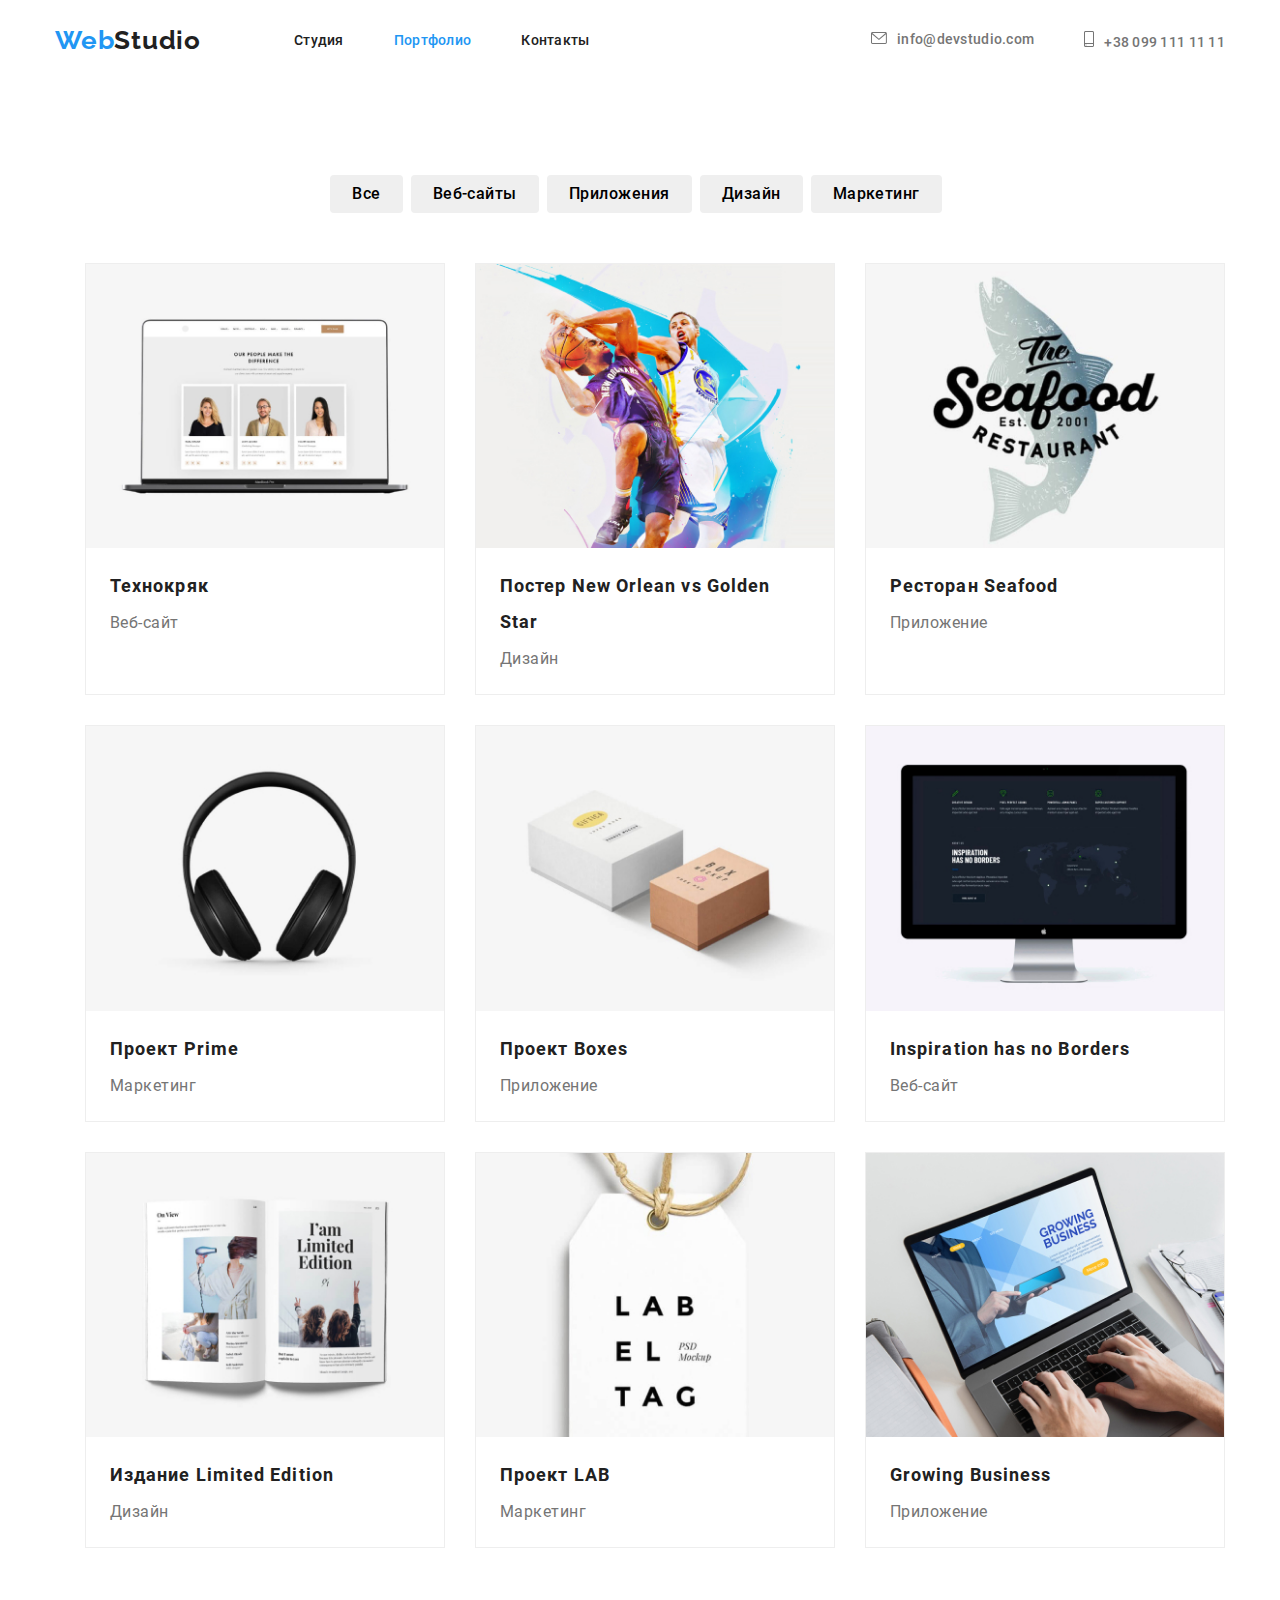
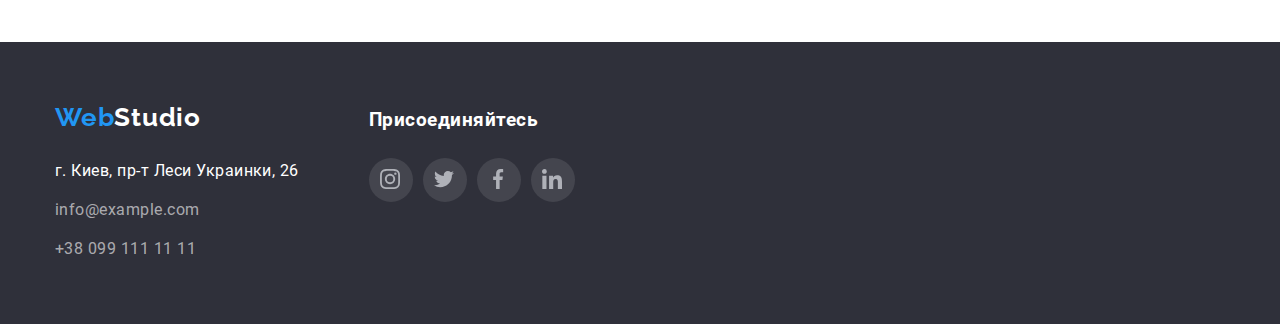
==== portfolio.html @ 05d816a6 "first attempt" ====
<!DOCTYPE html>
<html lang="ru">

<head>
    <meta charset="UTF-8">
    <meta name="viewport" content="width=device-width, initial-scale=1.0">
    <meta http-equiv="X-UA-Compatible" content="ie=edge" />
    <title>Portfolio</title>
    <link href="https://fonts.googleapis.com/css2?family=Raleway:wght@700&display=swap" rel="stylesheet">
    <link rel="stylesheet"
        href="https://cdnjs.cloudflare.com/ajax/libs/modern-normalize/1.0.0/modern-normalize.min.css">
    <link rel="stylesheet" href="./css/styles-2.css" />
</head>

<body>
    <header>
        <div class="container header">
            <nav>
                <a href="./index.html" class="logo">Web<span class="logo-1">Studio</span></a>
                <ul class="list-nav">
                    <li class="link"><a href="./index.html">Студия</a></li>
                    <li class="link-active"><a href="./portfolio.html">Портфолио</a></li>
                    <li class="link"><a href="link">Контакты</a></li>
                </ul>
            </nav>
            <ul class="contacts-1">
                <li class="contact-link link"><a href="mailto:info@devstudio.com">
                        <svg class="svg-contact" width="16px" height="12px">
                            <use href="./images/icons/symbol-defs.svg#envelope">
                            </use>
                        </svg>info@devstudio.com</a></li>
                <li class="link contact-link"><a href="tel.:+380991111111">
                        <svg class="svg-contact" width="10px" height="16px">
                            <use href="./images/icons/symbol-defs.svg#smartphone">
                            </use>
                        </svg>+38 099 111 11 11</a></li>
            </ul>
        </div>
    </header>
    <main>
        <section class="grand-section">
            <div class="container">
                <h1 class="visually-hidden">Наши проекты</h1>
                <div class="buttons">
                    <ul class="list-btn">
                        <li><button class="button">Все</button></li>
                        <li><button class="button">Веб-сайты</button></li>
                        <li><button class="button">Приложения</button></li>
                        <li><button class="button">Дизайн</button></li>
                        <li><button class="button">Маркетинг</button></li>
                    </ul>
                </div>
                <div class="our-works">
                    <ul class="list">
                        <li class="card">
                            <a href="link"><img src="./images/project-1.jpg" alt="Технокряк" width="370">
                                <div class="legend">
                                    <h2 class="title">Технокряк</h2>
                                    <p>Веб-сайт</p>
                                </div>
                            </a>
                        </li>
                        <li class="card">
                            <a href="link"><img src="./images/project-2.jpg" alt="Спорт" width="370">
                                <div class="legend">
                                    <h2 class="title">Постер New Orlean vs Golden Star</h2>
                                    <p>Дизайн</p>
                                </div>
                            </a>
                        </li>
                        <li class="card">
                            <a href="link">
                                <img src="./images/project-3.jpg" alt="Вывеска" width="370">
                                <div class="legend">
                                    <h2 class="title">Ресторан Seafood</h2>
                                    <p>Приложение</p>
                                </div>
                            </a>
                        </li>
                        <li class="card">
                            <a href="link">
                                <img src="./images/project-4.jpg" alt="Наушники" width="370">
                                <div class="legend">
                                    <h2 class="title">Проект Prime</h2>
                                    <p>Маркетинг</p>
                                </div>
                            </a>
                        </li>
                        <li class="card">
                            <a href="link">
                                <img src="./images/project-5.jpg" alt="Коробки" width="370">
                                <div class="legend">
                                    <h2 class="title">Проект Boxes</h2>
                                    <p>Приложение</p>
                                </div>
                            </a>
                        </li>
                        <li class="card">
                            <a href="link">
                                <img src="./images/project-6.jpg" alt="Монитор" width="370">
                                <div class="legend">
                                    <h2 class="title">Inspiration has no Borders</h2>
                                    <p>Веб-сайт</p>
                                </div>
                            </a>
                        </li>
                        <li class="card">
                            <a href="link">
                                <img src="./images/project-7.jpg" alt="Журнал" width="370">
                                <div class="legend">
                                    <h2 class="title">Издание Limited Edition</h2>
                                    <p>Дизайн</p>
                                </div>
                            </a>
                        </li>
                        <li class="card">
                            <a href="link">
                                <img src="./images/project-8.jpg" alt="Бирка" width="370">
                                <div class="legend">
                                    <h2 class="title">Проект LAB</h2>
                                    <p>Маркетинг</p>
                                </div>
                            </a>
                        </li>
                        <li class="card">
                            <a href="link">
                                <img src="./images/project-9.jpg" alt="Ноутбук" width="370">
                                <div class="legend">
                                    <h2 class="title">Growing Business</h2>
                                    <p>Приложение</p>
                                </div>
                            </a>
                        </li>
                    </ul>
                </div>
            </div>
        </section>
    </main>

    <footer class="bg-footer">
        <div class="container">
            <ul class="footer-halfs">
                <li class="half">
                    <a href="./index.html" class="logo">Web<span class="logo-1">Studio</span></a>
                    <address class="adress">
                        <p>г. Киев, пр-т Леси Украинки, 26</p>
                        <ul class="contacts">
                            <li class="contact-footer"><a href="mailto:info@example.com">info@example.com</a></li>
                            <li class="contact-footer"><a href="tel.:+380991111111">+38 099 111 11 11</a></li>
                        </ul>
                    </address>
                </li>
                <li class="half small">
                    <h3 class="title-3">Присоединяйтесь</h3>
                    <ul class="social">
                        <li class="social-link">
                            <svg width="44" height="44">
                                <circle class="social-bg" cx="22" cy="22" r="22">
                                </circle>
                                <use class="social-item" height="20px" width="20px" x="25%" y="25%"
                                    href="./images/icons/symbol-defs.svg#instagram"></use>
                            </svg></li>
                        <li class="social-link">
                            <svg width="44" height="44">
                                <circle class="social-bg" cx="22" cy="22" r="22">
                                </circle>
                                <use class="social-item" height="20px" width="20px" x="25%" y="25%"
                                    href="./images/icons/symbol-defs.svg#twitter"></use>
                            </svg></li>
                        <li class="social-link">
                            <svg width="44" height="44">
                                <circle class="social-bg" cx="22" cy="22" r="22">
                                </circle>
                                <use class="social-item" height="20px" width="20px" x="25%" y="25%"
                                    href="./images/icons/symbol-defs.svg#facebook"></use>
                            </svg></li>
                        <li class="social-link">
                            <svg width="44" height="44">
                                <circle class="social-bg" cx="22" cy="22" r="22">
                                </circle>
                                <use class="social-item" height="20px" width="20px" x="25%" y="25%"
                                    href="./images/icons/symbol-defs.svg#linkedin"></use>
                            </svg></li>
                    </ul>
                </li>
            </ul>
        </div>
    </footer>

</body>

</html>
---- css/styles-2.css ----
/*fonts*/
/* roboto-regular - latin_cyrillic */
@font-face {
  font-family: 'Roboto';
  font-style: normal;
  font-weight: 400;
  src: url('../fonts/roboto-v20-latin_cyrillic-regular.eot'); /* IE9 Compat Modes */
  src: local('Roboto'), local('Roboto-Regular'),
    url('../fonts/roboto-v20-latin_cyrillic-regular.eot?#iefix')
      format('embedded-opentype'),
    /* IE6-IE8 */ url('../fonts/roboto-v20-latin_cyrillic-regular.woff2')
      format('woff2'),
    /* Super Modern Browsers */
      url('../fonts/roboto-v20-latin_cyrillic-regular.woff') format('woff'),
    /* Modern Browsers */ url('../fonts/roboto-v20-latin_cyrillic-regular.ttf')
      format('truetype'),
    /* Safari, Android, iOS */
      url('../fonts/roboto-v20-latin_cyrillic-regular.svg#Roboto') format('svg'); /* Legacy iOS */
}
/* roboto-500 - latin_cyrillic */
@font-face {
  font-family: 'Roboto';
  font-style: normal;
  font-weight: 500;
  src: url('../fonts/roboto-v20-latin_cyrillic-500.eot'); /* IE9 Compat Modes */
  src: local('Roboto Medium'), local('Roboto-Medium'),
    url('../fonts/roboto-v20-latin_cyrillic-500.eot?#iefix')
      format('embedded-opentype'),
    /* IE6-IE8 */ url('../fonts/roboto-v20-latin_cyrillic-500.woff2')
      format('woff2'),
    /* Super Modern Browsers */
      url('../fonts/roboto-v20-latin_cyrillic-500.woff') format('woff'),
    /* Modern Browsers */ url('../fonts/roboto-v20-latin_cyrillic-500.ttf')
      format('truetype'),
    /* Safari, Android, iOS */
      url('../fonts/roboto-v20-latin_cyrillic-500.svg#Roboto') format('svg'); /* Legacy iOS */
}
/* roboto-700 - latin_cyrillic */
@font-face {
  font-family: 'Roboto';
  font-style: normal;
  font-weight: 700;
  src: url('../fonts/roboto-v20-latin_cyrillic-700.eot'); /* IE9 Compat Modes */
  src: local('Roboto Bold'), local('Roboto-Bold'),
    url('../fonts/roboto-v20-latin_cyrillic-700.eot?#iefix')
      format('embedded-opentype'),
    /* IE6-IE8 */ url('../fonts/roboto-v20-latin_cyrillic-700.woff2')
      format('woff2'),
    /* Super Modern Browsers */
      url('../fonts/roboto-v20-latin_cyrillic-700.woff') format('woff'),
    /* Modern Browsers */ url('../fonts/roboto-v20-latin_cyrillic-700.ttf')
      format('truetype'),
    /* Safari, Android, iOS */
      url('../fonts/roboto-v20-latin_cyrillic-700.svg#Roboto') format('svg'); /* Legacy iOS */
}
/* roboto-900 - latin_cyrillic */
@font-face {
  font-family: 'Roboto';
  font-style: normal;
  font-weight: 900;
  src: url('../fonts/roboto-v20-latin_cyrillic-900.eot'); /* IE9 Compat Modes */
  src: local('Roboto Black'), local('Roboto-Black'),
    url('../fonts/roboto-v20-latin_cyrillic-900.eot?#iefix')
      format('embedded-opentype'),
    /* IE6-IE8 */ url('../fonts/roboto-v20-latin_cyrillic-900.woff2')
      format('woff2'),
    /* Super Modern Browsers */
      url('../fonts/roboto-v20-latin_cyrillic-900.woff') format('woff'),
    /* Modern Browsers */ url('../fonts/roboto-v20-latin_cyrillic-900.ttf')
      format('truetype'),
    /* Safari, Android, iOS */
      url('../fonts/roboto-v20-latin_cyrillic-900.svg#Roboto') format('svg'); /* Legacy iOS */
}
:root {
  --main-text: #757575;
  --accent-color: #2196f3;
  --title-color: #212121;
  --white: #ffffff;
  --hero-bg: #2f303a;
  --adress-color: rgba(255, 255, 255, 0.6);
  --social-item: #afb1b8;
}
html {
  box-sizing: border-box;
}
*,
*::before,
*::after {
  box-sizing: inherit;
}
body {
  font-family: Roboto, sans-serif;
  font-weight: 400;
  font-size: 16px;
  line-height: 1.87;
  letter-spacing: 0.03em;
  color: var(--main-text);
  width: auto;
}
img {
  display: block;
  max-width: 100%;
  height: auto;
}
h1,
h2,
h3,
p {
  margin: 0;
}
address {
  font-style: normal;
}
a {
  color: inherit;
  text-decoration: none;
}
ul {
  padding: 0;
  margin: 0;
  list-style: none;
}

.bg-footer {
  background-color: var(--hero-bg);
  margin: 0;
  padding-top: 60px;
  padding-bottom: 60px;
}

.button {
  font-family: Roboto, sans-serif;
  font-weight: 500;
  font-size: 16px;
  line-height: 1.62;
  text-align: center;
  letter-spacing: 0.03em;
  cursor: pointer;
  padding: 6px 22px;
  border: 0;
  border-radius: 4px;
  margin-right: 8px;
}

.logo,
.logo-1 {
  font-family: 'Raleway', sans-serif;
  font-weight: 700;
  font-size: 26px;
  line-height: 1.192;
  letter-spacing: 0.03em;
}
.logo {
  color: var(--accent-color);
  margin-right: 93px;
}
.logo-1 {
  color: var(--title-color);
}
.link-active,
.link {
  font-weight: 500;
  font-size: 14px;
  line-height: 1.143;
  letter-spacing: 0.02em;
}

.link-active {
  margin-right: 50px;
  color: var(--accent-color);
}
.link:not(:last-child) {
  margin-right: 50px;
}

.link {
  color: var(--main-text);
}
nav .link {
  color: var(--title-color);
}
.link:hover,
.link:focus,
.contact-link:hover .svg-contact {
  color: var(--accent-color);
  fill: var(--accent-color);
}
.svg-contact {
  margin-right: 10px;
  fill: var(--main-text);
}
.bg-footer .logo-1,
.bg-footer .adress {
  color: var(--white);
}
.bg-footer .contacts {
  color: var(--adress-color);
}
.button:hover,
button:active {
  background-color: var(--accent-color);
  color: var(--white);
}
.header {
  padding-top: 25px;
  padding-bottom: 25px;
  display: flex;
  align-items: center;
}
nav {
  display: flex;
  align-items: center;
}
.list-nav {
  display: flex;
}
.contacts-1 {
  display: flex;
  margin-left: auto;
  /* justify-content: flex-end; */
  margin-top: 0;
}
.visually-hidden {
  position: absolute !important;
  clip: rect(1px 1px 1px 1px);
  clip: rect(1px, 1px, 1px, 1px);
  padding: 0 !important;
  border: 0 !important;
  height: 1px !important;
  width: 1px !important;
  overflow: hidden;
}
.adress {
  margin-top: 20px;
}
.contact-footer {
  margin-top: 9px;
}
.container {
  padding-left: 15px;
  padding-right: 15px;
  width: 1200px;
  margin-left: auto;
  margin-right: auto;
  align-items: center;
}
.grand-section {
  padding-top: 94px;
  padding-bottom: 94px;
}
.list-btn {
  display: flex;
  justify-content: center;
}
.buttons {
  margin-bottom: 20px;
}
.title {
  font-weight: 700;
  font-size: 18px;
  line-height: 2;
  letter-spacing: 0.06em;
  color: var(--title-color);
  margin-bottom: 4px;
}
.card {
  border: 1px solid #eeeeee;
  width: 370px;
  margin-top: 30px;
  margin-left: 30px;
  flex-basis: calc(100% / 3 - 30px);
}
.list {
  display: flex;
  flex-wrap: wrap;
  /* margin-top: -30px;
  margin-left: -30px; */
}

.our.works {
  padding-top: 50px;
  padding-bottom: 94px;
}
.legend {
  padding: 20px 24px;
}
.contact-footer:not(:first-child) {
  margin-top: 9px;
}
.bg-footer .title-3 {
  color: var(--white);
  margin-bottom: 20px;
}
.bg-footer .social-bg {
  fill: rgba(255, 255, 255, 0.1);
}
.footer-halfs {
  display: flex;
  align-items: baseline;
}
.half + .half {
  margin-left: 70px;
}
.social-link:not(:last-child) {
  margin-right: 10px;
}
.social {
  display: flex;
}
.social-item {
  fill: var(--social-item);
}
.social-link:hover .social-item {
  fill: var(--white);
}
.social-link:focus .social-item {
  fill: var(--white);
}

.social-bg {
  fill: var(--white);
}

.social-link:hover .social-bg {
  fill: var(--accent-color);
}
.social-link:focus .social-bg {
  fill: var(--accent-color);
}
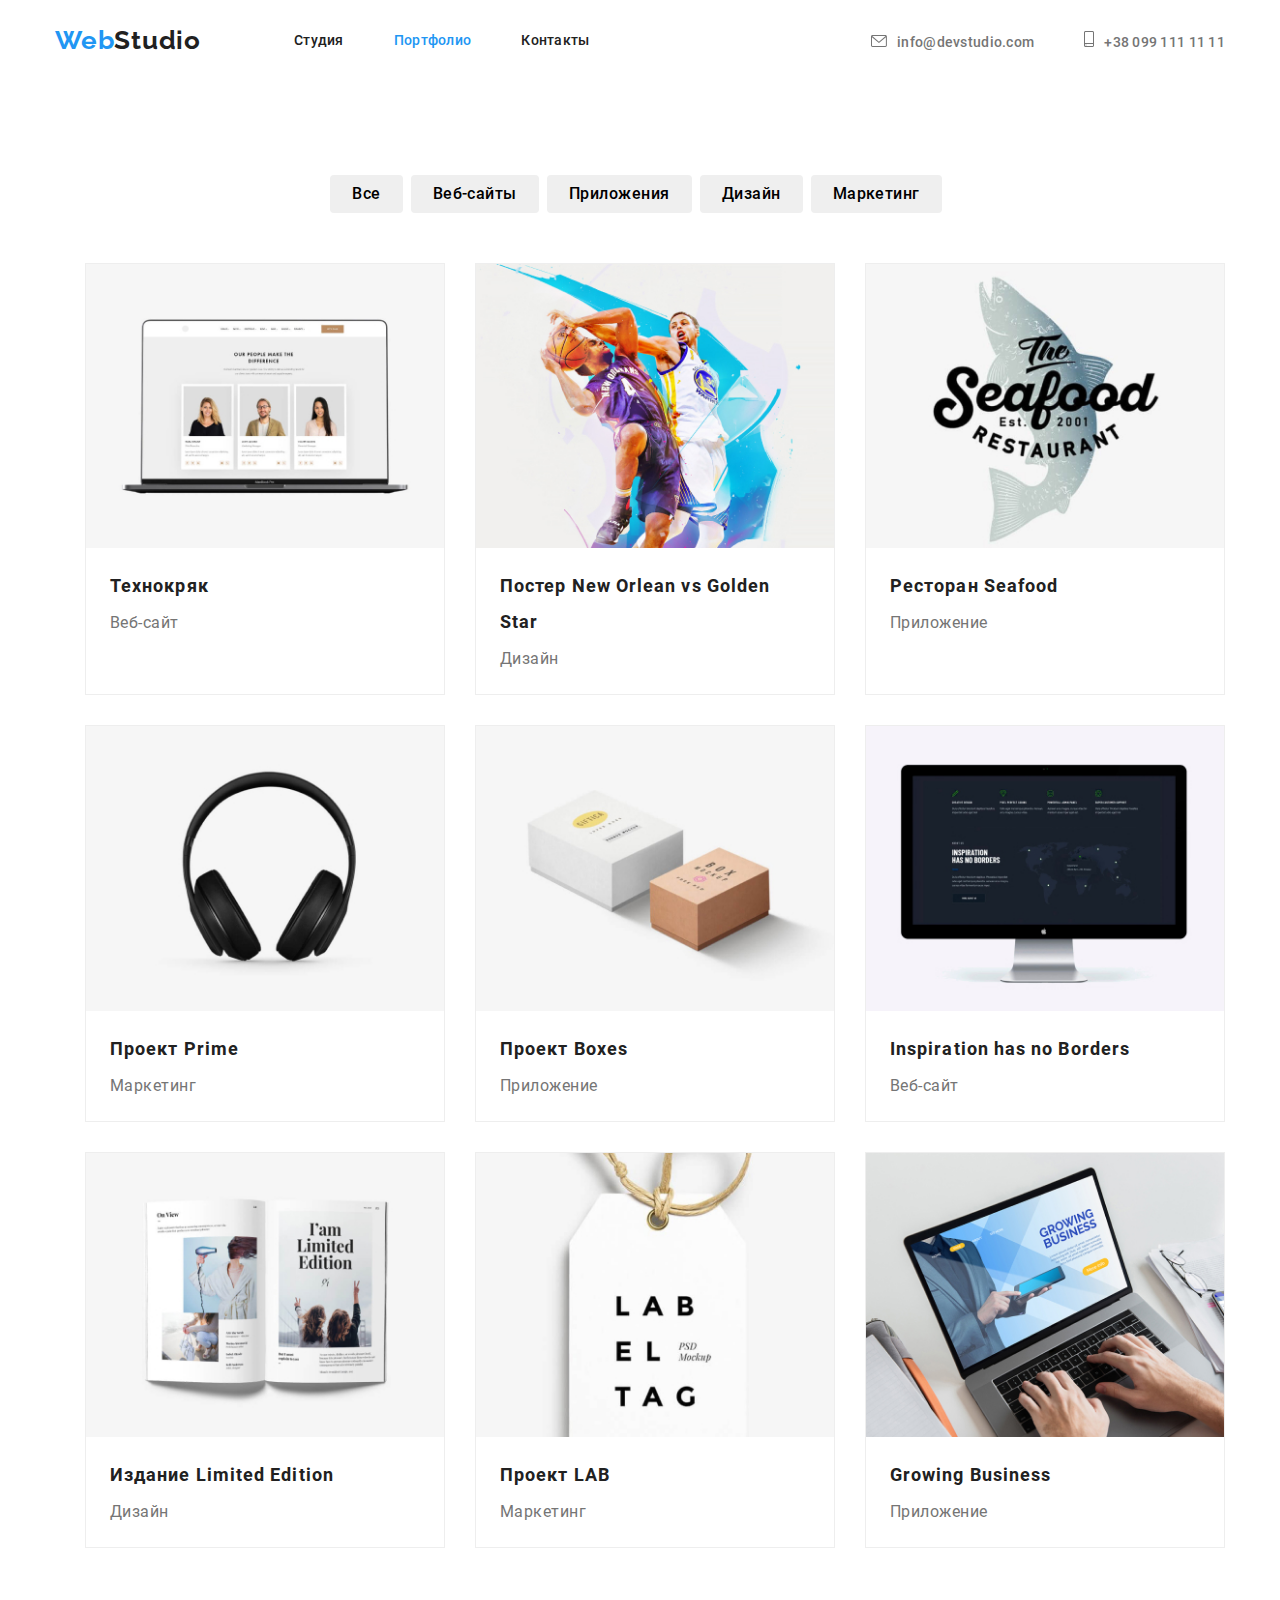
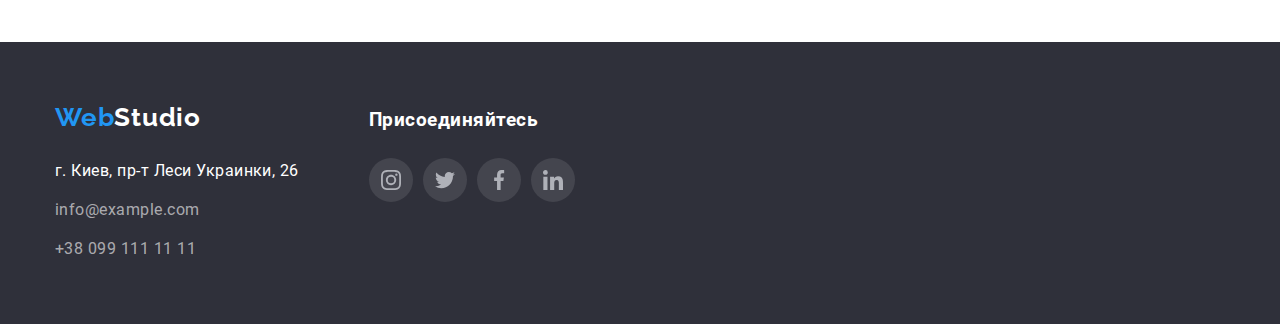
==== commit cdae9883: "fixed focus at links" ====
--- a/portfolio.html
+++ b/portfolio.html
@@ -18,18 +18,18 @@
             <nav>
                 <a href="./index.html" class="logo">Web<span class="logo-1">Studio</span></a>
                 <ul class="list-nav">
-                    <li class="link"><a href="./index.html">Студия</a></li>
-                    <li class="link-active"><a href="./portfolio.html">Портфолио</a></li>
-                    <li class="link"><a href="link">Контакты</a></li>
+                    <li class="link"><a href="./index.html" class="nav-link">Студия</a></li>
+                    <li class="link-active"><a href="./portfolio.html" class="nav-link">Портфолио</a></li>
+                    <li class="link"><a href="link" class="nav-link">Контакты</a></li>
                 </ul>
             </nav>
             <ul class="contacts-1">
-                <li class="contact-link link"><a href="mailto:info@devstudio.com">
+                <li class="contact-link link"><a href="mailto:info@devstudio.com" class="nav-link">
                         <svg class="svg-contact" width="16px" height="12px">
                             <use href="./images/icons/symbol-defs.svg#envelope">
                             </use>
                         </svg>info@devstudio.com</a></li>
-                <li class="link contact-link"><a href="tel.:+380991111111">
+                <li class="link contact-link"><a href="tel.:+380991111111" class="nav-link">
                         <svg class="svg-contact" width="10px" height="16px">
                             <use href="./images/icons/symbol-defs.svg#smartphone">
                             </use>
@@ -53,7 +53,8 @@
                 <div class="our-works">
                     <ul class="list">
                         <li class="card">
-                            <a href="link"><img src="./images/project-1.jpg" alt="Технокряк" width="370">
+                            <a href="link"><img src="./images/project-1.jpg" alt="Технокряк"
+                                    width="370">
                                 <div class="legend">
                                     <h2 class="title">Технокряк</h2>
                                     <p>Веб-сайт</p>
@@ -136,7 +137,6 @@
             </div>
         </section>
     </main>
-
     <footer class="bg-footer">
         <div class="container">
             <ul class="footer-halfs">
@@ -145,48 +145,44 @@
                     <address class="adress">
                         <p>г. Киев, пр-т Леси Украинки, 26</p>
                         <ul class="contacts">
-                            <li class="contact-footer"><a href="mailto:info@example.com">info@example.com</a></li>
-                            <li class="contact-footer"><a href="tel.:+380991111111">+38 099 111 11 11</a></li>
+                            <li class="contact-footer"><a href="mailto:info@example.com"
+                                    class="nav-link">info@example.com</a>
+                            </li>
+                            <li class="contact-footer"><a href="tel.:+380991111111" class="nav-link">+38 099 111 11
+                                    11</a></li>
                         </ul>
                     </address>
                 </li>
                 <li class="half small">
                     <h3 class="title-3">Присоединяйтесь</h3>
                     <ul class="social">
-                        <li class="social-link">
-                            <svg width="44" height="44">
-                                <circle class="social-bg" cx="22" cy="22" r="22">
-                                </circle>
-                                <use class="social-item" height="20px" width="20px" x="25%" y="25%"
-                                    href="./images/icons/symbol-defs.svg#instagram"></use>
-                            </svg></li>
-                        <li class="social-link">
-                            <svg width="44" height="44">
-                                <circle class="social-bg" cx="22" cy="22" r="22">
-                                </circle>
-                                <use class="social-item" height="20px" width="20px" x="25%" y="25%"
-                                    href="./images/icons/symbol-defs.svg#twitter"></use>
-                            </svg></li>
-                        <li class="social-link">
-                            <svg width="44" height="44">
-                                <circle class="social-bg" cx="22" cy="22" r="22">
-                                </circle>
-                                <use class="social-item" height="20px" width="20px" x="25%" y="25%"
-                                    href="./images/icons/symbol-defs.svg#facebook"></use>
-                            </svg></li>
-                        <li class="social-link">
-                            <svg width="44" height="44">
-                                <circle class="social-bg" cx="22" cy="22" r="22">
-                                </circle>
-                                <use class="social-item" height="20px" width="20px" x="25%" y="25%"
-                                    href="./images/icons/symbol-defs.svg#linkedin"></use>
-                            </svg></li>
+                        <li class="social-button"> <a href="link" class="social-link">
+                                <svg width="20" height="20">
+                                    <use class="social-item" height="20px" width="20px" cx="22" cy="22"
+                                        href="./images/icons/symbol-defs.svg#instagram"></use>
+                                </svg></a></li>
+                        <li class="social-button"><a href="link" class="social-link">
+                                <svg width="20" height="20">
+                                    <use class="social-item" height="20px" width="20px" cx="22" cy="22"
+                                        href="./images/icons/symbol-defs.svg#twitter"></use>
+                                </svg></a></li>
+                        <li class="social-button"><a href="link" class="social-link">
+                                <svg width="20" height="20">
+                                    <use class="social-item" height="20px" width="20px" cx="22" cy="22"
+                                        href="./images/icons/symbol-defs.svg#facebook"></use>
+                                </svg></a></li>
+                        <li class="social-button"><a href="link" class="social-link">
+                                <svg width="20" height="20">
+                                    <use class="social-item" height="20px" width="20px" cx="22" cy="22"
+                                        href="./images/icons/symbol-defs.svg#linkedin"></use>
+                                </svg></a></li>
                     </ul>
                 </li>
             </ul>
+
+
         </div>
     </footer>
-
 </body>
 
 </html>--- a/css/styles-2.css
+++ b/css/styles-2.css
@@ -179,12 +179,14 @@
 nav .link {
   color: var(--title-color);
 }
-.link:hover,
-.link:focus,
-.contact-link:hover .svg-contact {
+.nav-link:hover,
+.nav-link:focus,
+.nav-link:hover .svg-contact,
+.nav-link:focus .svg-contact {
   color: var(--accent-color);
   fill: var(--accent-color);
 }
+
 .svg-contact {
   margin-right: 10px;
   fill: var(--main-text);
@@ -197,9 +199,12 @@
   color: var(--adress-color);
 }
 .button:hover,
-button:active {
+button:focus {
   background-color: var(--accent-color);
   color: var(--white);
+  box-shadow: 0px 3px 1px rgba(0, 0, 0, 0.1), 0px 1px 2px rgba(0, 0, 0, 0.08),
+    0px 2px 2px rgba(0, 0, 0, 0.12);
+  border-radius: 4px;
 }
 .header {
   padding-top: 25px;
@@ -217,7 +222,7 @@
 .contacts-1 {
   display: flex;
   margin-left: auto;
-  /* justify-content: flex-end; */
+  align-items: flex-end;
   margin-top: 0;
 }
 .visually-hidden {
@@ -284,6 +289,11 @@
 .legend {
   padding: 20px 24px;
 }
+.card:hover,
+.card:focus {
+  box-shadow: 0px 1px 1px rgba(0, 0, 0, 0.12), 0px 4px 4px rgba(0, 0, 0, 0.06),
+    1px 4px 6px rgba(0, 0, 0, 0.16);
+}
 .contact-footer:not(:first-child) {
   margin-top: 9px;
 }
@@ -316,14 +326,18 @@
 .social-link:focus .social-item {
   fill: var(--white);
 }
-
-.social-bg {
-  fill: var(--white);
-}
-
-.social-link:hover .social-bg {
-  fill: var(--accent-color);
-}
-.social-link:focus .social-bg {
-  fill: var(--accent-color);
-}
+.social-button:not(:last-child) {
+  margin-right: 10px;
+}
+.social-link {
+  display: inline-block;
+  width: 44px;
+  height: 44px;
+  border-radius: 22px;
+  background-color: rgba(255, 255, 255, 0.1);
+  padding: 12px;
+}
+.social-link:hover,
+.social-link:focus {
+  background-color: var(--accent-color);
+}
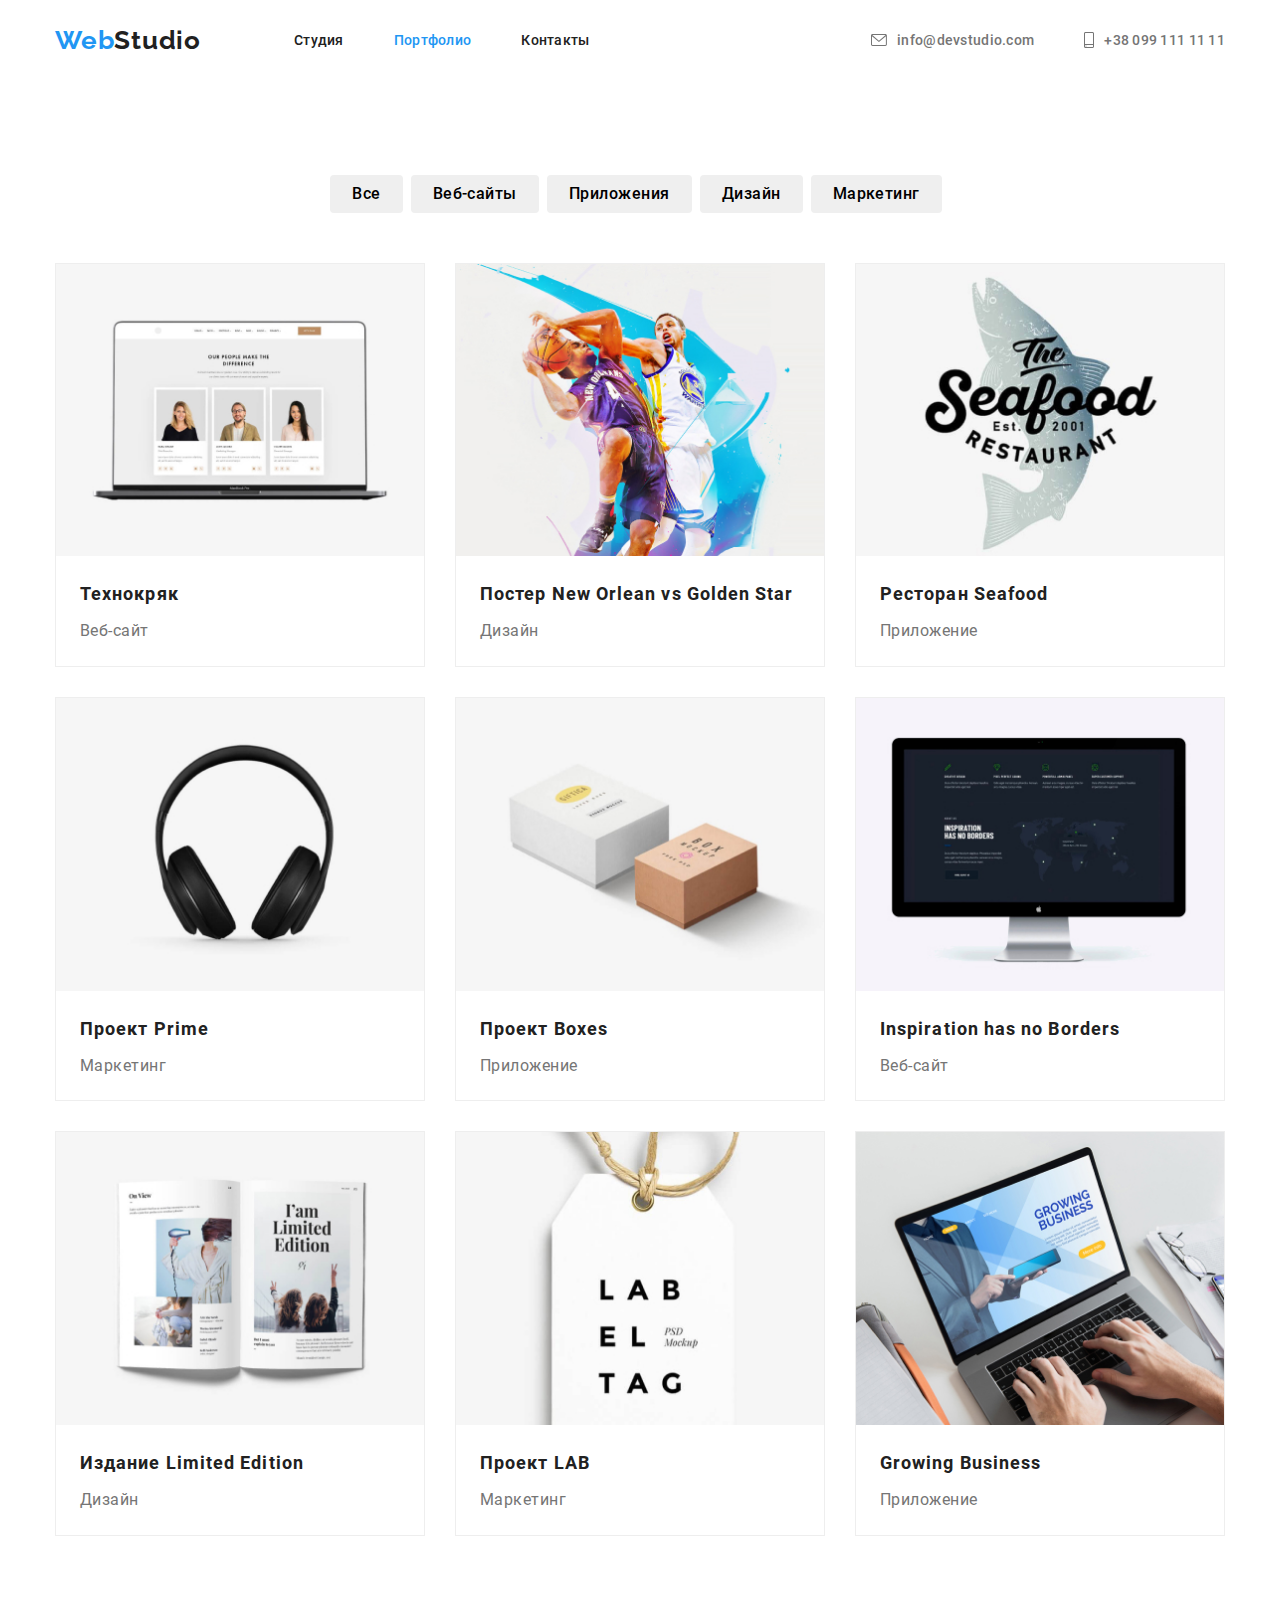
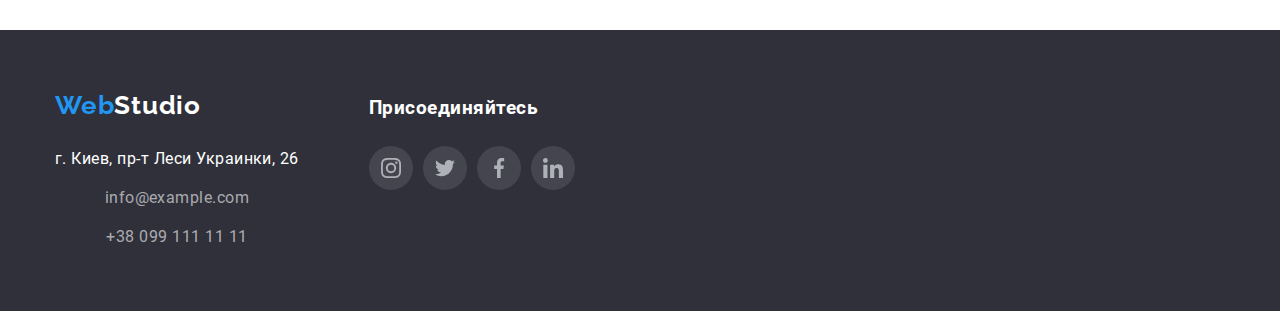
==== commit ec22bd03: "fixed shadow" ====
--- a/portfolio.html
+++ b/portfolio.html
@@ -24,12 +24,12 @@
                 </ul>
             </nav>
             <ul class="contacts-1">
-                <li class="contact-link link"><a href="mailto:info@devstudio.com" class="nav-link">
+                <li class="link"><a href="mailto:info@devstudio.com" class="nav-link">
                         <svg class="svg-contact" width="16px" height="12px">
                             <use href="./images/icons/symbol-defs.svg#envelope">
                             </use>
                         </svg>info@devstudio.com</a></li>
-                <li class="link contact-link"><a href="tel.:+380991111111" class="nav-link">
+                <li class="link"><a href="tel.:+380991111111" class="nav-link">
                         <svg class="svg-contact" width="10px" height="16px">
                             <use href="./images/icons/symbol-defs.svg#smartphone">
                             </use>
@@ -53,7 +53,7 @@
                 <div class="our-works">
                     <ul class="list">
                         <li class="card">
-                            <a href="link"><img src="./images/project-1.jpg" alt="Технокряк"
+                            <a href="link" class="work-card"><img src="./images/project-1.jpg" alt="Технокряк"
                                     width="370">
                                 <div class="legend">
                                     <h2 class="title">Технокряк</h2>
@@ -62,7 +62,7 @@
                             </a>
                         </li>
                         <li class="card">
-                            <a href="link"><img src="./images/project-2.jpg" alt="Спорт" width="370">
+                            <a href="link" class="work-card"><img src="./images/project-2.jpg" alt="Спорт" width="370">
                                 <div class="legend">
                                     <h2 class="title">Постер New Orlean vs Golden Star</h2>
                                     <p>Дизайн</p>
@@ -70,7 +70,7 @@
                             </a>
                         </li>
                         <li class="card">
-                            <a href="link">
+                            <a href="link" class="work-card">
                                 <img src="./images/project-3.jpg" alt="Вывеска" width="370">
                                 <div class="legend">
                                     <h2 class="title">Ресторан Seafood</h2>
@@ -79,7 +79,7 @@
                             </a>
                         </li>
                         <li class="card">
-                            <a href="link">
+                            <a href="link" class="work-card">
                                 <img src="./images/project-4.jpg" alt="Наушники" width="370">
                                 <div class="legend">
                                     <h2 class="title">Проект Prime</h2>
@@ -88,7 +88,7 @@
                             </a>
                         </li>
                         <li class="card">
-                            <a href="link">
+                            <a href="link" class="work-card">
                                 <img src="./images/project-5.jpg" alt="Коробки" width="370">
                                 <div class="legend">
                                     <h2 class="title">Проект Boxes</h2>
@@ -97,7 +97,7 @@
                             </a>
                         </li>
                         <li class="card">
-                            <a href="link">
+                            <a href="link" class="work-card">
                                 <img src="./images/project-6.jpg" alt="Монитор" width="370">
                                 <div class="legend">
                                     <h2 class="title">Inspiration has no Borders</h2>
@@ -106,7 +106,7 @@
                             </a>
                         </li>
                         <li class="card">
-                            <a href="link">
+                            <a href="link" class="work-card">
                                 <img src="./images/project-7.jpg" alt="Журнал" width="370">
                                 <div class="legend">
                                     <h2 class="title">Издание Limited Edition</h2>
@@ -115,7 +115,7 @@
                             </a>
                         </li>
                         <li class="card">
-                            <a href="link">
+                            <a href="link" class="work-card">
                                 <img src="./images/project-8.jpg" alt="Бирка" width="370">
                                 <div class="legend">
                                     <h2 class="title">Проект LAB</h2>
@@ -124,7 +124,7 @@
                             </a>
                         </li>
                         <li class="card">
-                            <a href="link">
+                            <a href="link" class="work-card">
                                 <img src="./images/project-9.jpg" alt="Ноутбук" width="370">
                                 <div class="legend">
                                     <h2 class="title">Growing Business</h2>
--- a/css/styles-2.css
+++ b/css/styles-2.css
@@ -225,6 +225,11 @@
   align-items: flex-end;
   margin-top: 0;
 }
+.nav-link {
+  display: flex;
+  align-items: center;
+  justify-content: center;
+}
 .visually-hidden {
   position: absolute !important;
   clip: rect(1px 1px 1px 1px);
@@ -258,7 +263,7 @@
   justify-content: center;
 }
 .buttons {
-  margin-bottom: 20px;
+  margin-bottom: 50px;
 }
 .title {
   font-weight: 700;
@@ -278,8 +283,8 @@
 .list {
   display: flex;
   flex-wrap: wrap;
-  /* margin-top: -30px;
-  margin-left: -30px; */
+  margin-top: -30px;
+  margin-left: -30px;
 }
 
 .our.works {
@@ -289,8 +294,12 @@
 .legend {
   padding: 20px 24px;
 }
-.card:hover,
-.card:focus {
+.work-card {
+  display: block;
+  /* size: 100%; */
+}
+.work-card:hover,
+.work-card:focus {
   box-shadow: 0px 1px 1px rgba(0, 0, 0, 0.12), 0px 4px 4px rgba(0, 0, 0, 0.06),
     1px 4px 6px rgba(0, 0, 0, 0.16);
 }
